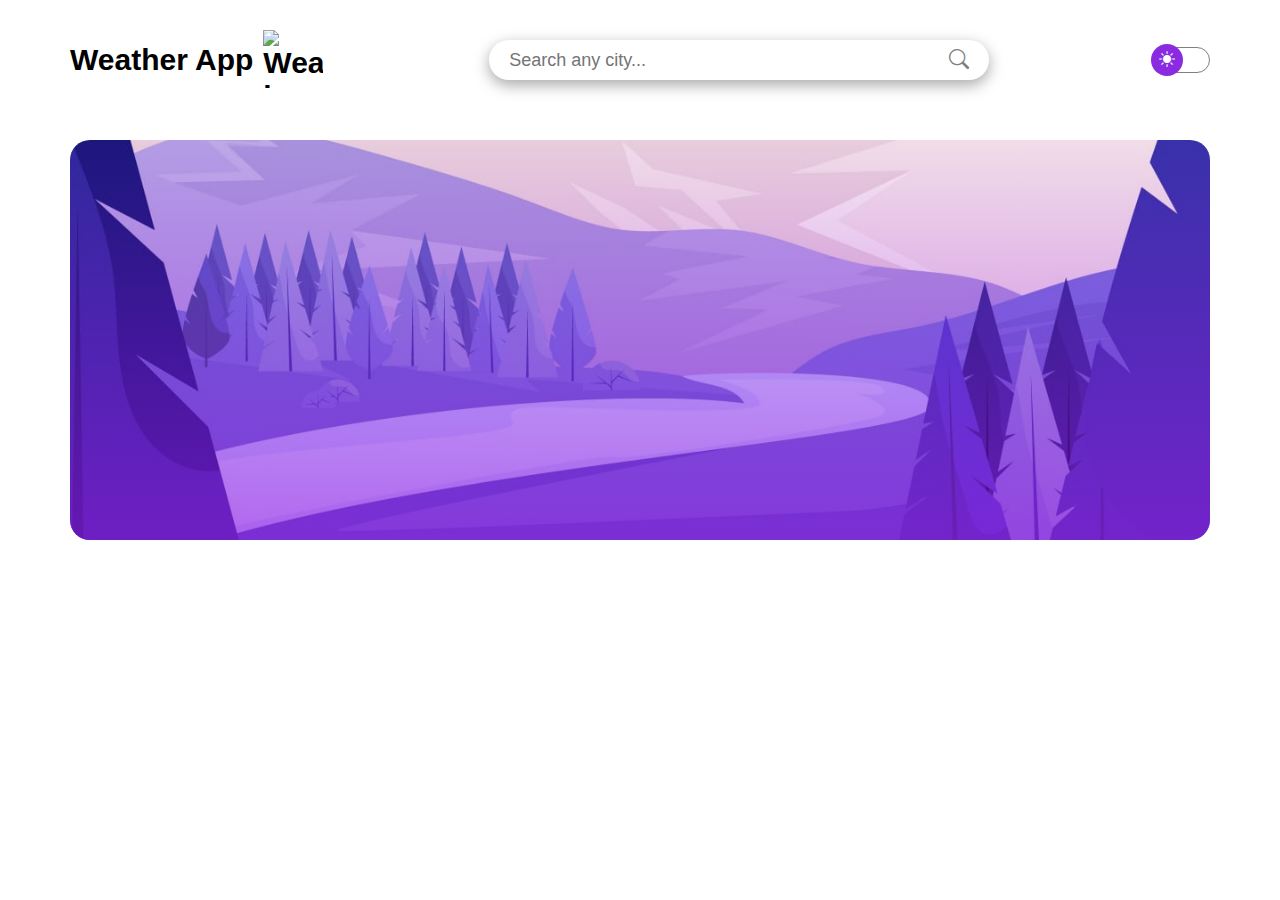
==== index.html @ 4b7874ac "first commit" ====
<!DOCTYPE html>
<html lang="en">
<head>
    <meta charset="UTF-8">
    <meta name="viewport" content="width=device-width, initial-scale=1.0">
    <title>Weather App</title>
    <link rel="stylesheet" href="./css/style.css">
    <link rel="stylesheet" href="https://cdn.jsdelivr.net/npm/bootstrap-icons@1.11.3/font/bootstrap-icons.min.css">
</head>
<body>
    <div class="container">
        <header>
            <h2>Weather App<img class="header-img" src="https://i.pinimg.com/originals/77/0b/80/770b805d5c99c7931366c2e84e88f251.png" alt="Weather-icon"> </h2>
            <form class="search-form" id="search-form">
                <input type="text" placeholder="Search any city..." id="search-input" required>
                <button type="submit"><i class="bi bi-search"></i></button>
            </form>
            <div class="theme-toggle">
                <input type="checkbox" id="theme">
                <label for="theme">
                    <i class="bi bi-sun-fill"></i>
                    <i class="bi bi-moon-fill"></i>
                </label>
            </div>
        </header>
        <section id="hero">
            <div class="hero-content">
                <div class="hero-content-main">
                    <div class="hero-content-info">
                        <img id="weather-img" src="" alt="">
                        <h2 id="weather-indicator"></h2>
                        <p id="weather-location"></p>
                    </div>
                    <div class="hero-content-data"></div>
                </div>
            </div>
        </section>
    </div>

    <script src="./script/main.js"></script>
</body>
</html>
---- css/style.css ----
*{
    margin: 0;
    padding: 0;
    box-sizing: border-box;
    font-family: sans-serif;
}

a{
    text-decoration: none;
}

ul{
    list-style-type: none;
}

.container{
    max-width: 1200px;
    margin: 0  auto;
    padding: 0 30px;
}

header{
    display: flex;
    align-items: center;
    justify-content: space-between;
    padding-block: 30px;
    gap: 20px;
}

header h2{
    display: flex;
    align-items: center;
    gap: 10px;
    font-size: 30px;
    font-weight: 900;
}

.header-img{
    width: 60px;
    height: 60px;
}

.search-form{
    box-shadow: rgba(0, 0, 0, 0.35) 0px 5px 15px;
    max-width: 500px;
    border-radius: 30px;
    width: 100%;
    height: 40px;
    display: flex;
    align-items: center;
    padding-inline: 20px;
    
}

.search-form input{
     height: 100%;
     flex: 1;
     border: none;
     outline: none;
     font-size: 18px;
}

.search-form button{
    background-color: transparent;
    border: none;
    font-size:20px;
    color: gray;
}

.bi-moon-fill{
    display: none;
}

.theme-toggle{
    position: relative;
    width: 55px;
    height: 26px;
    border: 1px solid gray;
    border-radius: 20px;
}

.theme-toggle input{
    appearance: none;
    -webkit-appearance: none;
    width: 100%;
    height: 100%;
  
}

.theme-toggle label{
    background: blueviolet;
    color: #fff;
    height: 32px;
    width: 32px;
    display: flex;
    align-items: center;
    justify-content: center;
    border-radius: 50%;
    position: absolute;
    top: 50%;
    left: -5px;
    transform: translateY(-50%);
    cursor: pointer;
    transition: 0.5s;
}

.theme-toggle input:checked + label {
    left: calc(100% - 26px );
    transform:  translateY(-50%) rotate(360deg);
}

.theme-toggle input:checked + label .bi-sun-fill{
    display: none;

}

.theme-toggle input:checked + label .bi-moon-fill{
    display: block; 
}

#hero{
    height: 400px;
    margin-top: 20px;
    border-radius: 20px;
    overflow: hidden;
    position: relative;
    background-image: url("../images/banner.jpeg");
    background-size: cover;
    background-repeat: no-repeat;
    background-position: bottom;
 }

.hero-content{ 
    height: 100%;
    overflow: hidden;
    width: 100%;
    box-shadow: 0px 0px 30px rgba(159, 101, 189, 0.823);
    position: relative;
    z-index: 5;
    margin-bottom: 30px;
    padding: 30px;
    display: flex;
    align-items: flex-end;
}

#hero::after{
    position: absolute;
    z-index: 2;
    content: "";
    width: 100%;
    height: 100%;
    top: 0;
    left: 0;
    background: linear-gradient(180deg, rgba(4,249,59,0) 0%, rgba(159, 24, 227, 0.564) 100%);
}


.hero-content-info{
    color: #fff;
}

.hero-content-info h2{
    font-size: 100px;
    margin: 20px 0;
}

.hero-content-info img {
    width: 100px;
    margin-bottom: -20px;
    margin-left: -20px;
}
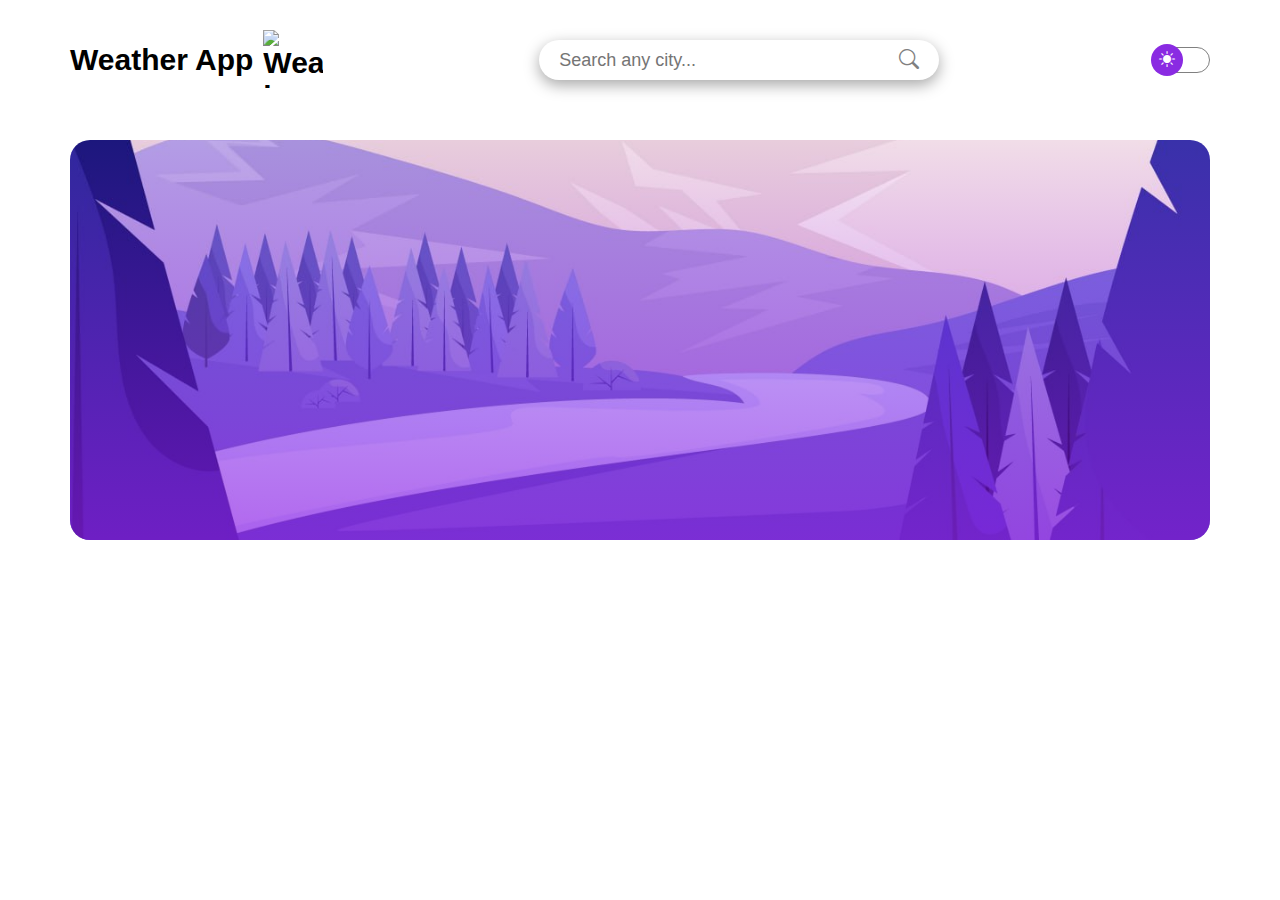
==== commit ba2960dc: "bj" ====
--- a/index.html
+++ b/index.html
@@ -12,7 +12,7 @@
         <header>
             <h2>Weather App<img class="header-img" src="https://i.pinimg.com/originals/77/0b/80/770b805d5c99c7931366c2e84e88f251.png" alt="Weather-icon"> </h2>
             <form class="search-form" id="search-form">
-                <input type="text" placeholder="Search any city..." id="search-input" required>
+                <input autocomplete="off" type="text" placeholder="Search any city..." id="search-input" required>
                 <button type="submit"><i class="bi bi-search"></i></button>
             </form>
             <div class="theme-toggle">
--- a/css/style.css
+++ b/css/style.css
@@ -42,15 +42,16 @@
 
 .search-form{
     box-shadow: rgba(0, 0, 0, 0.35) 0px 5px 15px;
-    max-width: 500px;
+    max-width: 400px;
     border-radius: 30px;
     width: 100%;
     height: 40px;
     display: flex;
     align-items: center;
-    padding-inline: 20px;
-    
+    padding-inline: 20px;    
 }
+
+
 
 .search-form input{
      height: 100%;
@@ -170,4 +171,8 @@
     margin-left: -20px;
 }
 
+.hero-content-info p {
+    font-size: 18px;
+}
 
+
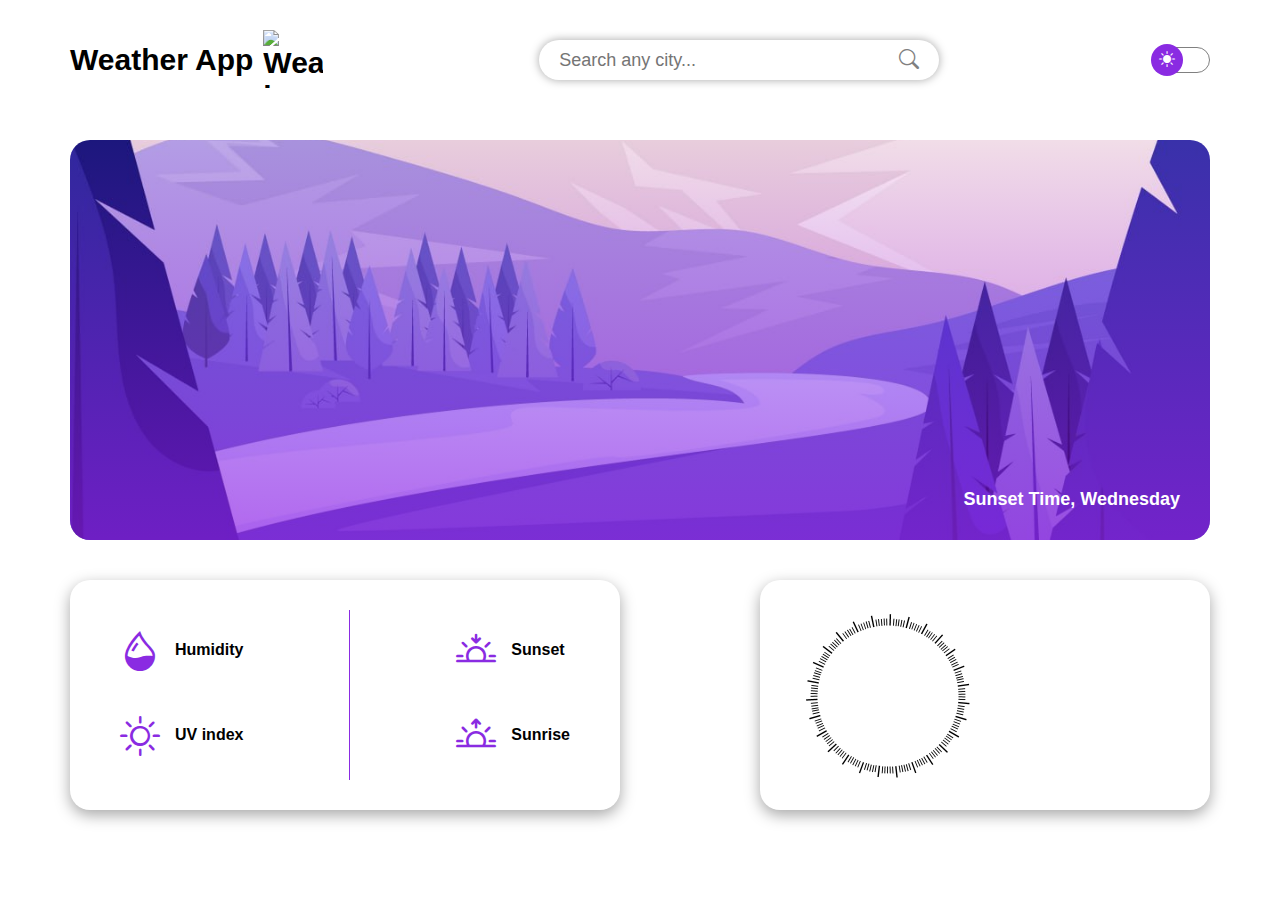
==== commit 7383184a: "ass" ====
--- a/index.html
+++ b/index.html
@@ -31,10 +31,58 @@
                         <h2 id="weather-indicator"></h2>
                         <p id="weather-location"></p>
                     </div>
-                    <div class="hero-content-data"></div>
+                    <div class="hero-content-data">
+                        <p id="hero-content-time"></p>
+                        <p class="hero-content-time-name">Sunset Time, Wednesday</p>
+                    </div>
                 </div>
             </div>
         </section>
+        <div class="weather-card-item">
+            <div id="weahter-card-left">
+                <div class="weahter-info-left">
+                    <div class="weahter-info-water add">
+                        <i class=" add-icon bi bi-droplet-half"></i>
+                        <div>
+                            <p>Humidity</p>
+                            <p id="water"></p>
+                        </div>
+                    </div>
+                    <div class="weahter-info-uv add">
+                        <i class=" add-icon bi bi-brightness-high"></i>
+                        <div>
+                            <p>UV index</p>
+                            <p id="uv"></p>
+                        </div>
+                    </div>
+                </div>
+                <div class="line"></div>
+                <div class="weahter-info-right">
+                    <div class="weahter-info-sunsit add">
+                        <i class="add-icon bi bi-sunset"></i>
+                        <div>
+                            <p>Sunset</p>
+                            <p id="sunset"></p>
+                        </div>
+                    </div>
+                    <div class="weahter-info-sunrise add">
+                        <i class="add-icon bi bi-sunrise"></i>
+                        <div>
+                            <p>Sunrise</p>
+                            <p id="sunrise"></p>
+                        </div>
+                    </div>
+                </div>
+            </div>
+            <div id="weather-card-right">
+                <div class="air-pressure">
+                    <p id="air-pressure"></p>
+                </div>
+                <div class="compass">
+                    
+                </div>
+            </div>
+        </div>
     </div>
 
     <script src="./script/main.js"></script>
--- a/css/style.css
+++ b/css/style.css
@@ -40,8 +40,33 @@
     height: 60px;
 }
 
+.hero-content-main{
+    display: flex;
+    align-items: flex-end;
+    justify-content: space-between;
+    width: 100%;
+    color: #fff;
+    font-weight: 700;
+}
+
+.hero-content-time-name{
+    font-size: 18px;
+}
+
+.hero-content-data{
+    text-align: end;
+
+}
+
+#hero-content-time{
+    text-align: end;
+    margin-bottom: 15px;
+    font-size: 24px;
+}
+
+
 .search-form{
-    box-shadow: rgba(0, 0, 0, 0.35) 0px 5px 15px;
+    box-shadow: rgba(0, 0, 0, 0.35) 0px 0px 10px;
     max-width: 400px;
     border-radius: 30px;
     width: 100%;
@@ -175,4 +200,106 @@
     font-size: 18px;
 }
 
-
+#weahter-card-left{
+    max-width: 550px;
+    width: 100%;
+    background-color: #fff;
+    padding: 30px 50px;
+    box-sizing: border-box;
+    display: flex;
+    align-items: center;
+    justify-content: space-between;
+    border-radius: 20px;
+    margin-top: 40px;
+    box-shadow: rgba(0, 0, 0, 0.35) 0px 5px 15px;
+    height: 230px;
+
+}
+
+.line{
+    height: 100%;
+    width: 1px;
+    background: blueviolet;
+}
+
+.weahter-info-right, .weahter-info-left {
+    display: flex;
+    flex-direction: column;
+    height: 100%;
+    justify-content: space-around;    
+}
+
+.add-icon{
+    color: blueviolet;
+    font-size: 40px;
+}
+
+
+.add{
+    display: flex;
+    align-items: center;
+    gap: 15px;
+
+}
+
+.add p{
+    font-size: 16px;
+    font-weight: 600;
+}
+
+.add p:first-child{
+    margin-bottom: 5px;
+}
+
+#weather-card-right{
+    max-width: 450px;
+    width: 100%;
+    background-color: #fff;
+    padding: 30px 40px; 
+    box-sizing: border-box;
+    display: flex;
+    align-items: center;
+    justify-content: space-between;
+    border-radius: 20px;
+    margin-top: 40px;
+    box-shadow: rgba(0, 0, 0, 0.35) 0px 5px 15px;
+    height: 230px;
+}
+
+.weather-card-item{
+    width: 100%;
+    display: flex;
+    align-items: center;
+    justify-content: space-between;
+}
+
+.air-pressure {
+    width: 175px;
+    height: 175px;
+    border-radius: 50%;
+    background-image: url(../images/air-pressure.png);
+    background-size: contain;
+}
+
+.compass{
+    width: 175px;
+    height: 175px;
+    border-radius: 50%;
+    background-image: url(https://inquisitive-dolphin-236ac6.netlify.app/images/compass.svg);
+    background-size: contain;
+}
+
+.air-pressure{
+    display: flex;
+    align-items: center;
+    justify-content: center;
+
+}
+
+#air-pressure{
+
+    font-size: 24px;
+    color: #000;
+    font-weight: 600;
+}
+
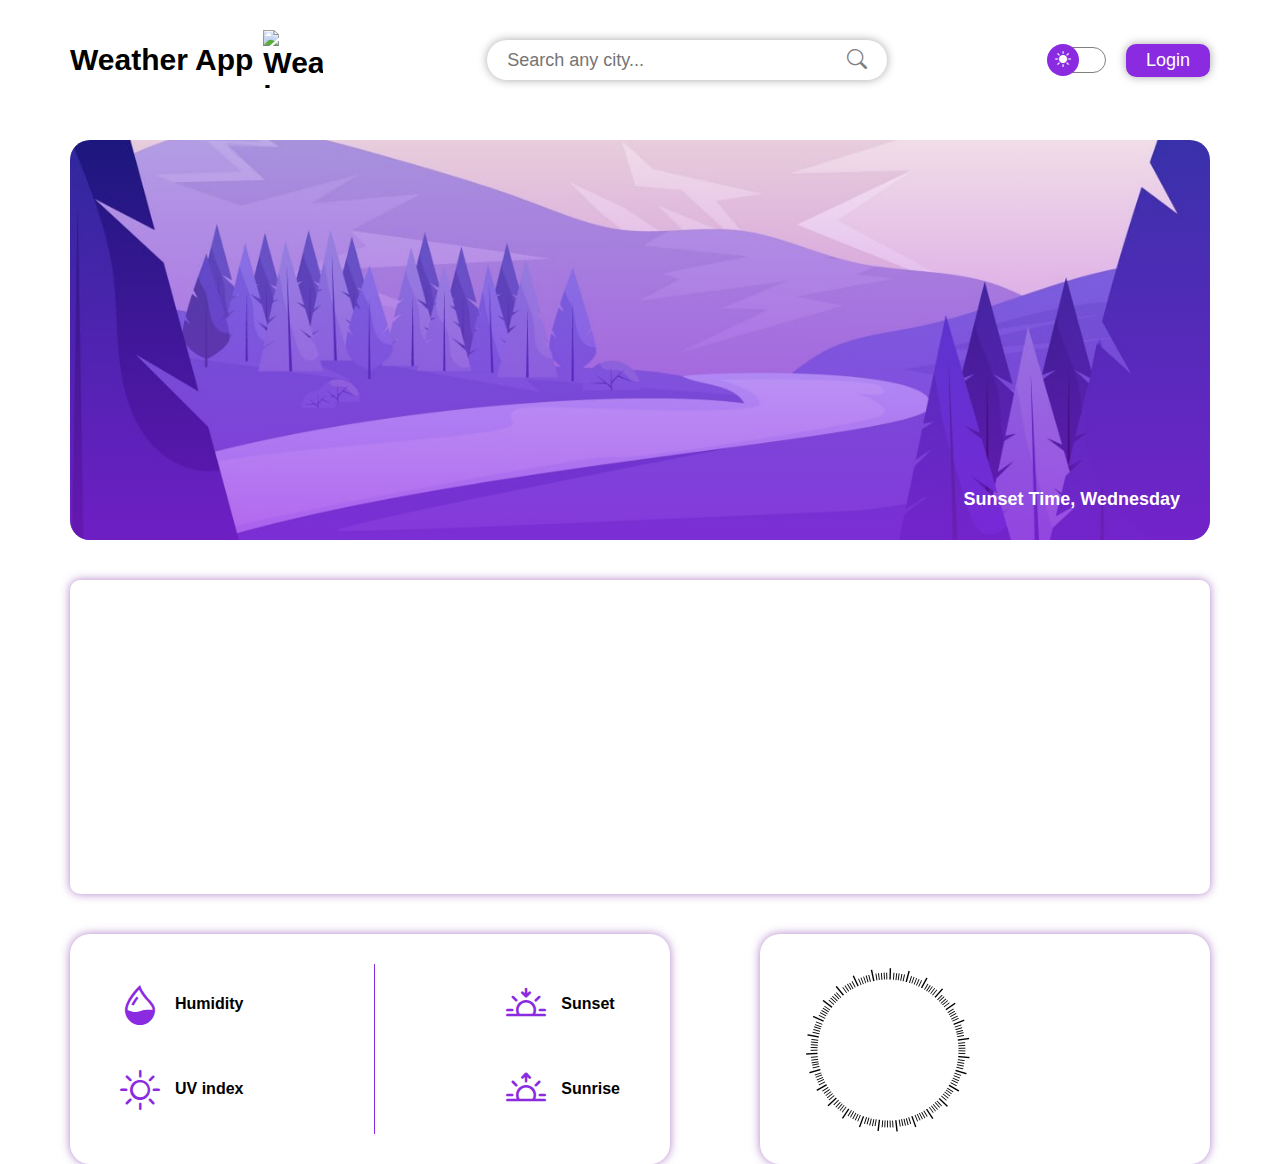
==== commit 5c080230: "mad add" ====
--- a/index.html
+++ b/index.html
@@ -15,12 +15,15 @@
                 <input autocomplete="off" type="text" placeholder="Search any city..." id="search-input" required>
                 <button type="submit"><i class="bi bi-search"></i></button>
             </form>
-            <div class="theme-toggle">
-                <input type="checkbox" id="theme">
-                <label for="theme">
-                    <i class="bi bi-sun-fill"></i>
-                    <i class="bi bi-moon-fill"></i>
-                </label>
+            <div class="header-left">
+                <div class="theme-toggle">
+                    <input type="checkbox" id="theme">
+                    <label for="theme">
+                        <i class="bi bi-sun-fill"></i>
+                        <i class="bi bi-moon-fill"></i>
+                    </label>
+                </div>
+                <a href="./pages/login.html">Login</a>
             </div>
         </header>
         <section id="hero">
@@ -38,51 +41,58 @@
                 </div>
             </div>
         </section>
-        <div class="weather-card-item">
-            <div id="weahter-card-left">
-                <div class="weahter-info-left">
-                    <div class="weahter-info-water add">
-                        <i class=" add-icon bi bi-droplet-half"></i>
-                        <div>
-                            <p>Humidity</p>
-                            <p id="water"></p>
+
+        <section id="main">
+            <div class="map-wrapper">
+                <iframe id="map" src="https://maps.google.com/maps?q=Jizzax%20Dates%10Products&amp;t=&amp;z=30&amp;output=embed" width=100% height="250" allowfullscreen frameborder="0"></iframe>
+            </div>
+            <div class="weather-card-item">
+                <div id="weahter-card-left">
+                    <div class="weahter-info-left">
+                        <div class="weahter-info-water add">
+                            <i class=" add-icon bi bi-droplet-half"></i>
+                            <div>
+                                <p>Humidity</p>
+                                <p id="water"></p>
+                            </div>
+                        </div>
+                        <div class="weahter-info-uv add">
+                            <i class=" add-icon bi bi-brightness-high"></i>
+                            <div>
+                                <p>UV index</p>
+                                <p id="uv"></p>
+                            </div>
                         </div>
                     </div>
-                    <div class="weahter-info-uv add">
-                        <i class=" add-icon bi bi-brightness-high"></i>
-                        <div>
-                            <p>UV index</p>
-                            <p id="uv"></p>
+                    <div class="line"></div>
+                    <div class="weahter-info-right">
+                        <div class="weahter-info-sunsit add">
+                            <i class="add-icon bi bi-sunset"></i>
+                            <div>
+                                <p>Sunset</p>
+                                <p id="sunset"></p>
+                            </div>
+                        </div>
+                        <div class="weahter-info-sunrise add">
+                            <i class="add-icon bi bi-sunrise"></i>
+                            <div>
+                                <p>Sunrise</p>
+                                <p id="sunrise"></p>
+                            </div>
                         </div>
                     </div>
                 </div>
-                <div class="line"></div>
-                <div class="weahter-info-right">
-                    <div class="weahter-info-sunsit add">
-                        <i class="add-icon bi bi-sunset"></i>
-                        <div>
-                            <p>Sunset</p>
-                            <p id="sunset"></p>
-                        </div>
+                <div id="weather-card-right">
+                    <div class="air-pressure">
+                        <p id="air-pressure"></p>
                     </div>
-                    <div class="weahter-info-sunrise add">
-                        <i class="add-icon bi bi-sunrise"></i>
-                        <div>
-                            <p>Sunrise</p>
-                            <p id="sunrise"></p>
-                        </div>
+                    <div class="compass">
+                        
                     </div>
                 </div>
             </div>
-            <div id="weather-card-right">
-                <div class="air-pressure">
-                    <p id="air-pressure"></p>
-                </div>
-                <div class="compass">
-                    
-                </div>
-            </div>
-        </div>
+          
+        </section>
     </div>
 
     <script src="./script/main.js"></script>
--- a/css/style.css
+++ b/css/style.css
@@ -103,6 +103,8 @@
     height: 26px;
     border: 1px solid gray;
     border-radius: 20px;
+    display: flex;
+    align-items: center;
 }
 
 .theme-toggle input{
@@ -156,6 +158,12 @@
     background-position: bottom;
  }
 
+ .header-left{
+    display: flex;
+    align-items: center;
+    gap: 20px;
+ }
+
 .hero-content{ 
     height: 100%;
     overflow: hidden;
@@ -169,6 +177,15 @@
     align-items: flex-end;
 }
 
+header a{
+    font-size: 18px;
+    padding: 6px 20px;
+    box-shadow: rgba(0, 0, 0, 0.35) 0px 0px 10px;
+    border-radius: 10px;
+    background: blueviolet;
+    color: #fff;
+}
+
 #hero::after{
     position: absolute;
     z-index: 2;
@@ -201,7 +218,7 @@
 }
 
 #weahter-card-left{
-    max-width: 550px;
+    max-width: 600px;
     width: 100%;
     background-color: #fff;
     padding: 30px 50px;
@@ -211,9 +228,9 @@
     justify-content: space-between;
     border-radius: 20px;
     margin-top: 40px;
-    box-shadow: rgba(0, 0, 0, 0.35) 0px 5px 15px;
+    box-shadow: 0px 0px 10px rgba(159, 101, 189, 0.823);
     height: 230px;
-
+    gap: 20px;
 }
 
 .line{
@@ -262,7 +279,7 @@
     justify-content: space-between;
     border-radius: 20px;
     margin-top: 40px;
-    box-shadow: rgba(0, 0, 0, 0.35) 0px 5px 15px;
+    box-shadow: 0px 0px 10px rgba(159, 101, 189, 0.823);
     height: 230px;
 }
 
@@ -271,6 +288,7 @@
     display: flex;
     align-items: center;
     justify-content: space-between;
+    gap: 30px;
 }
 
 .air-pressure {
@@ -303,3 +321,15 @@
     font-weight: 600;
 }
 
+#map{
+    border-radius: 10px;
+}
+
+.map-wrapper{
+    padding: 40px 20px 20px 20px;
+    background-color: #fff;
+    margin-top: 40px;
+    border-radius: 10px;
+    box-shadow: 0px 0px 10px rgba(159, 101, 189, 0.823);
+
+}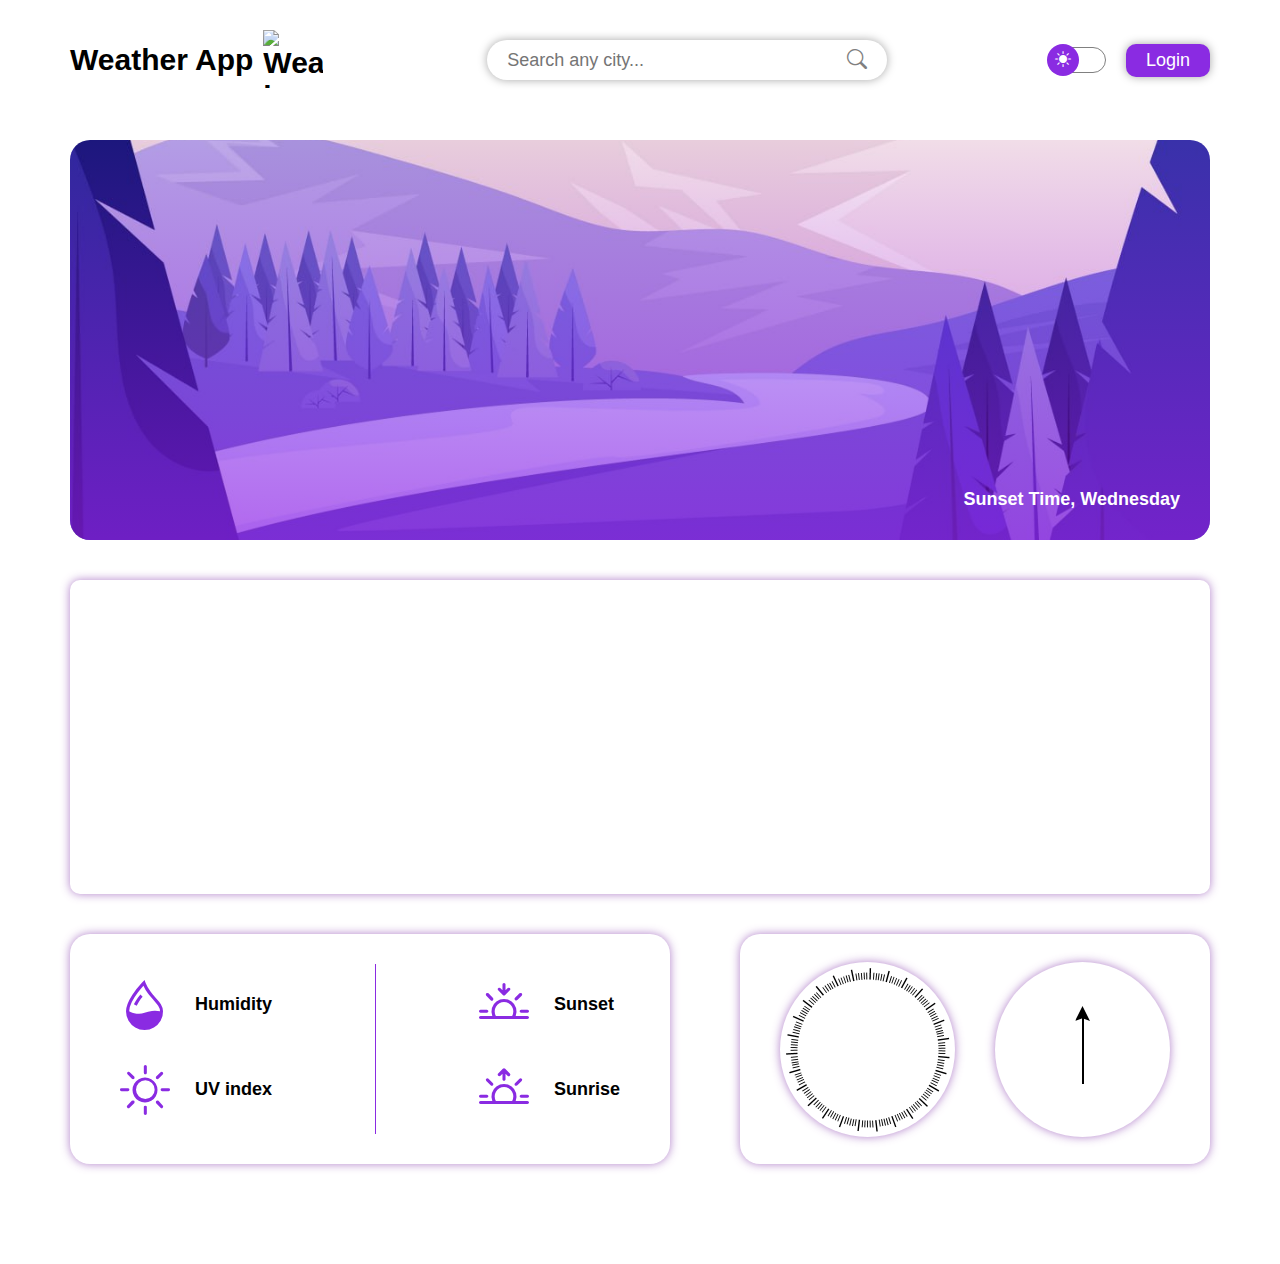
==== commit c78e1336: "ad" ====
--- a/index.html
+++ b/index.html
@@ -9,7 +9,7 @@
 </head>
 <body>
     <div class="container">
-        <header>
+        <header id="header">
             <h2>Weather App<img class="header-img" src="https://i.pinimg.com/originals/77/0b/80/770b805d5c99c7931366c2e84e88f251.png" alt="Weather-icon"> </h2>
             <form class="search-form" id="search-form">
                 <input autocomplete="off" type="text" placeholder="Search any city..." id="search-input" required>
@@ -43,9 +43,9 @@
         </section>
 
         <section id="main">
-            <div class="map-wrapper">
-                <iframe id="map" src="https://maps.google.com/maps?q=Jizzax%20Dates%10Products&amp;t=&amp;z=30&amp;output=embed" width=100% height="250" allowfullscreen frameborder="0"></iframe>
-            </div>
+                <div class="map-wrapper">
+                    <iframe id="map" src="" width=100% height="250" allowfullscreen frameborder="0"></iframe>
+                </div>
             <div class="weather-card-item">
                 <div id="weahter-card-left">
                     <div class="weahter-info-left">
@@ -87,11 +87,11 @@
                         <p id="air-pressure"></p>
                     </div>
                     <div class="compass">
-                        
+                        <div class="arrow"></div>
                     </div>
                 </div>
             </div>
-          
+            
         </section>
     </div>
 
--- a/css/style.css
+++ b/css/style.css
@@ -17,6 +17,7 @@
     max-width: 1200px;
     margin: 0  auto;
     padding: 0 30px;
+    margin-bottom: 100px;
 }
 
 header{
@@ -73,7 +74,8 @@
     height: 40px;
     display: flex;
     align-items: center;
-    padding-inline: 20px;    
+    padding-inline: 20px;  
+    background: #fff;  
 }
 
 
@@ -156,6 +158,7 @@
     background-size: cover;
     background-repeat: no-repeat;
     background-position: bottom;
+  
  }
 
  .header-left{
@@ -248,19 +251,19 @@
 
 .add-icon{
     color: blueviolet;
-    font-size: 40px;
+    font-size: 50px;
 }
 
 
 .add{
     display: flex;
     align-items: center;
-    gap: 15px;
+    gap: 25px;
 
 }
 
 .add p{
-    font-size: 16px;
+    font-size: 18px;
     font-weight: 600;
 }
 
@@ -269,7 +272,7 @@
 }
 
 #weather-card-right{
-    max-width: 450px;
+    max-width: 470px;
     width: 100%;
     background-color: #fff;
     padding: 30px 40px; 
@@ -295,6 +298,7 @@
     width: 175px;
     height: 175px;
     border-radius: 50%;
+    box-shadow: 0px 0px 10px rgba(159, 101, 189, 0.823);
     background-image: url(../images/air-pressure.png);
     background-size: contain;
 }
@@ -302,9 +306,14 @@
 .compass{
     width: 175px;
     height: 175px;
+    box-shadow: 0px 0px 10px rgba(159, 101, 189, 0.823);
     border-radius: 50%;
     background-image: url(https://inquisitive-dolphin-236ac6.netlify.app/images/compass.svg);
     background-size: contain;
+    display: flex;
+    align-items: center;
+    justify-content: center;
+
 }
 
 .air-pressure{
@@ -331,5 +340,25 @@
     margin-top: 40px;
     border-radius: 10px;
     box-shadow: 0px 0px 10px rgba(159, 101, 189, 0.823);
-
+}
+
+.arrow{
+    height: 40%;
+    width: 2px;
+    background-color: #000;
+    position: relative;
+    transition: 1s;
+
+}
+
+.arrow::after{
+    content: "";
+    position: absolute;
+    top: -8px;
+    left: 50%;
+    width: 15px;
+    height: 15px;
+    transform: translateX(-50% );
+    clip-path: polygon(50% 0%, 100% 100%, 50% 81%, 0 100%);
+    background-color: #000;
 }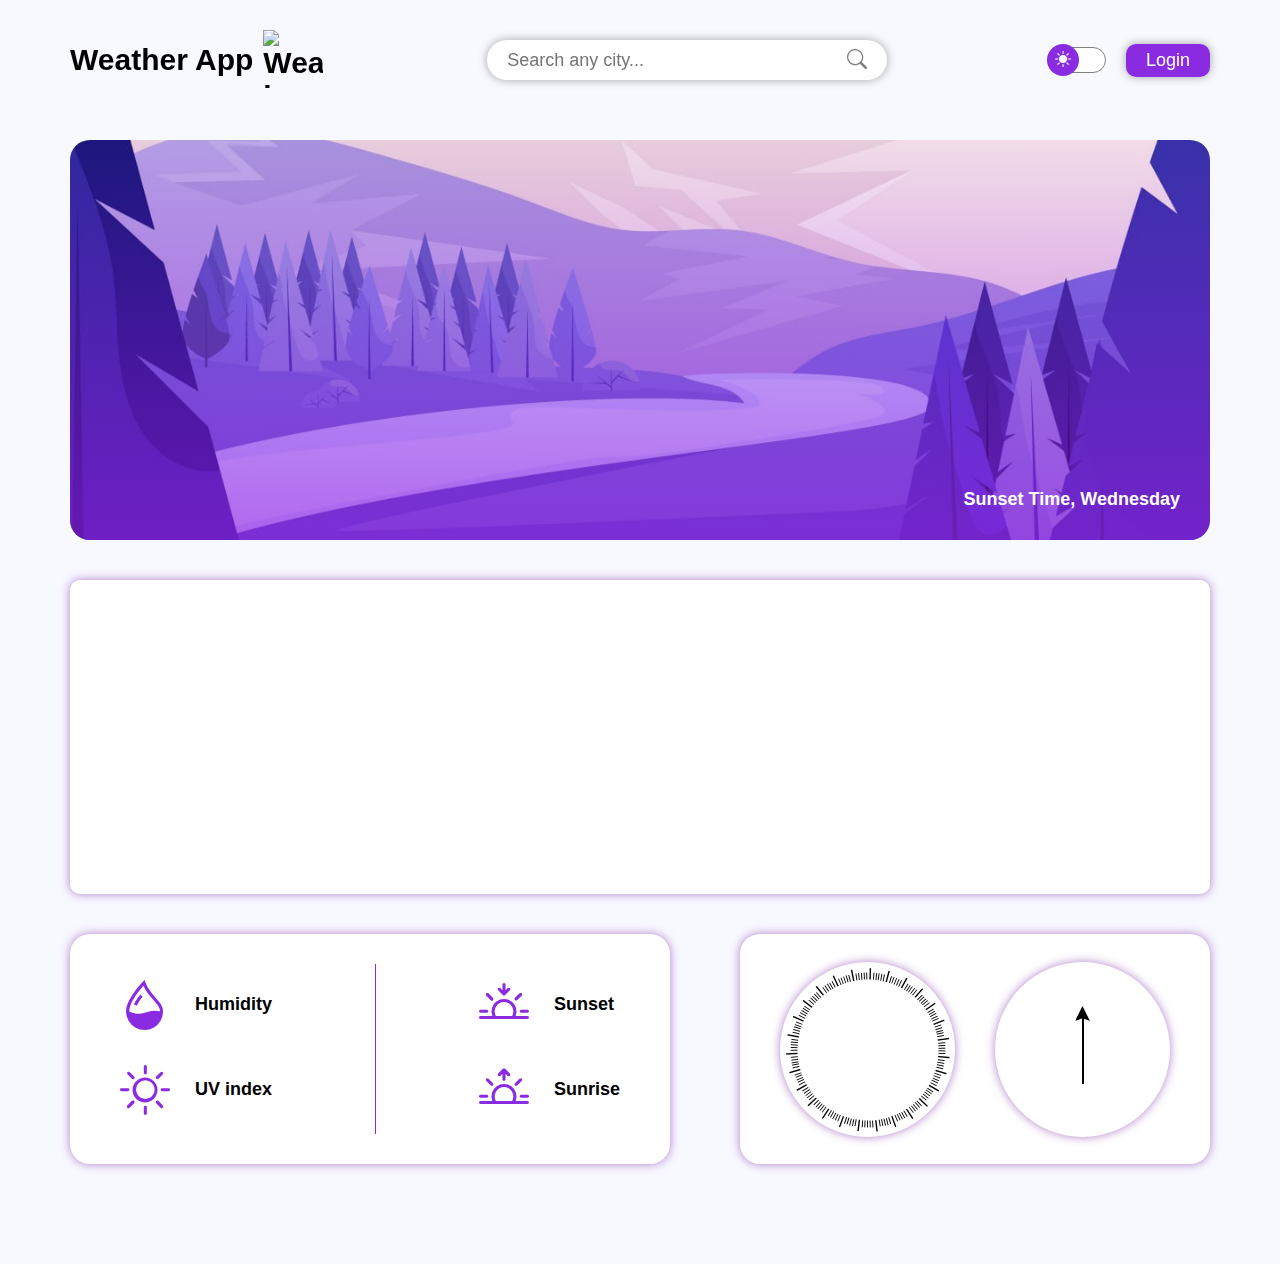
==== commit b67331f2: "asas" ====
--- a/index.html
+++ b/index.html
@@ -1,31 +1,41 @@
 <!DOCTYPE html>
 <html lang="en">
+
 <head>
     <meta charset="UTF-8">
     <meta name="viewport" content="width=device-width, initial-scale=1.0">
     <title>Weather App</title>
+    <link rel="shortcut icon" href="./images/3d-weather-icon-day-free-png.webp" type="image/x-icon">
     <link rel="stylesheet" href="./css/style.css">
     <link rel="stylesheet" href="https://cdn.jsdelivr.net/npm/bootstrap-icons@1.11.3/font/bootstrap-icons.min.css">
 </head>
+
 <body>
+    <header id="header">
+        <div class="container">
+            <div class="wrapper-header">
+                <h2>Weather App<img class="header-img"
+                        src="https://i.pinimg.com/originals/77/0b/80/770b805d5c99c7931366c2e84e88f251.png"
+                        alt="Weather-icon"> </h2>
+                <form class="search-form" id="search-form">
+                    <input autocomplete="off" type="text" placeholder="Search any city..." id="search-input" required>
+                    <button type="submit"><i class="bi bi-search"></i></button>
+                </form>
+                <div class="header-left">
+                    <div class="theme-toggle">
+                        <input type="checkbox" id="theme">
+                        <label for="theme">
+                            <i class="bi bi-sun-fill"></i>
+                            <i class="bi bi-moon-fill"></i>
+                        </label>
+                    </div>
+                    <a href="./pages/login.html">Login</a>
+                </div>
+            </div>
+        </div>
+    </header>
+
     <div class="container">
-        <header id="header">
-            <h2>Weather App<img class="header-img" src="https://i.pinimg.com/originals/77/0b/80/770b805d5c99c7931366c2e84e88f251.png" alt="Weather-icon"> </h2>
-            <form class="search-form" id="search-form">
-                <input autocomplete="off" type="text" placeholder="Search any city..." id="search-input" required>
-                <button type="submit"><i class="bi bi-search"></i></button>
-            </form>
-            <div class="header-left">
-                <div class="theme-toggle">
-                    <input type="checkbox" id="theme">
-                    <label for="theme">
-                        <i class="bi bi-sun-fill"></i>
-                        <i class="bi bi-moon-fill"></i>
-                    </label>
-                </div>
-                <a href="./pages/login.html">Login</a>
-            </div>
-        </header>
         <section id="hero">
             <div class="hero-content">
                 <div class="hero-content-main">
@@ -41,11 +51,14 @@
                 </div>
             </div>
         </section>
+    </div>
 
-        <section id="main">
-                <div class="map-wrapper">
-                    <iframe id="map" src="" width=100% height="250" allowfullscreen frameborder="0"></iframe>
-                </div>
+    <section id="main">
+        <div class="container">
+
+            <div class="map-wrapper">
+                <iframe id="map" src="" width=100% height="250" allowfullscreen frameborder="0"></iframe>
+            </div>
             <div class="weather-card-item">
                 <div id="weahter-card-left">
                     <div class="weahter-info-left">
@@ -91,10 +104,10 @@
                     </div>
                 </div>
             </div>
-            
-        </section>
-    </div>
+        </div>
+    </section>
 
     <script src="./script/main.js"></script>
 </body>
+
 </html>--- a/css/style.css
+++ b/css/style.css
@@ -5,6 +5,10 @@
     font-family: sans-serif;
 }
 
+body{
+    background-color: #f8f8ff;
+}
+
 a{
     text-decoration: none;
 }
@@ -17,10 +21,19 @@
     max-width: 1200px;
     margin: 0  auto;
     padding: 0 30px;
+}
+#main{
     margin-bottom: 100px;
 }
 
 header{
+    position: sticky;
+    top: 0;
+    z-index: 10;
+    backdrop-filter: blur(45px);
+}
+
+.wrapper-header{
     display: flex;
     align-items: center;
     justify-content: space-between;
@@ -107,6 +120,7 @@
     border-radius: 20px;
     display: flex;
     align-items: center;
+    background-color: #fff;
 }
 
 .theme-toggle input{
@@ -138,6 +152,8 @@
     left: calc(100% - 26px );
     transform:  translateY(-50%) rotate(360deg);
 }
+
+
 
 .theme-toggle input:checked + label .bi-sun-fill{
     display: none;
